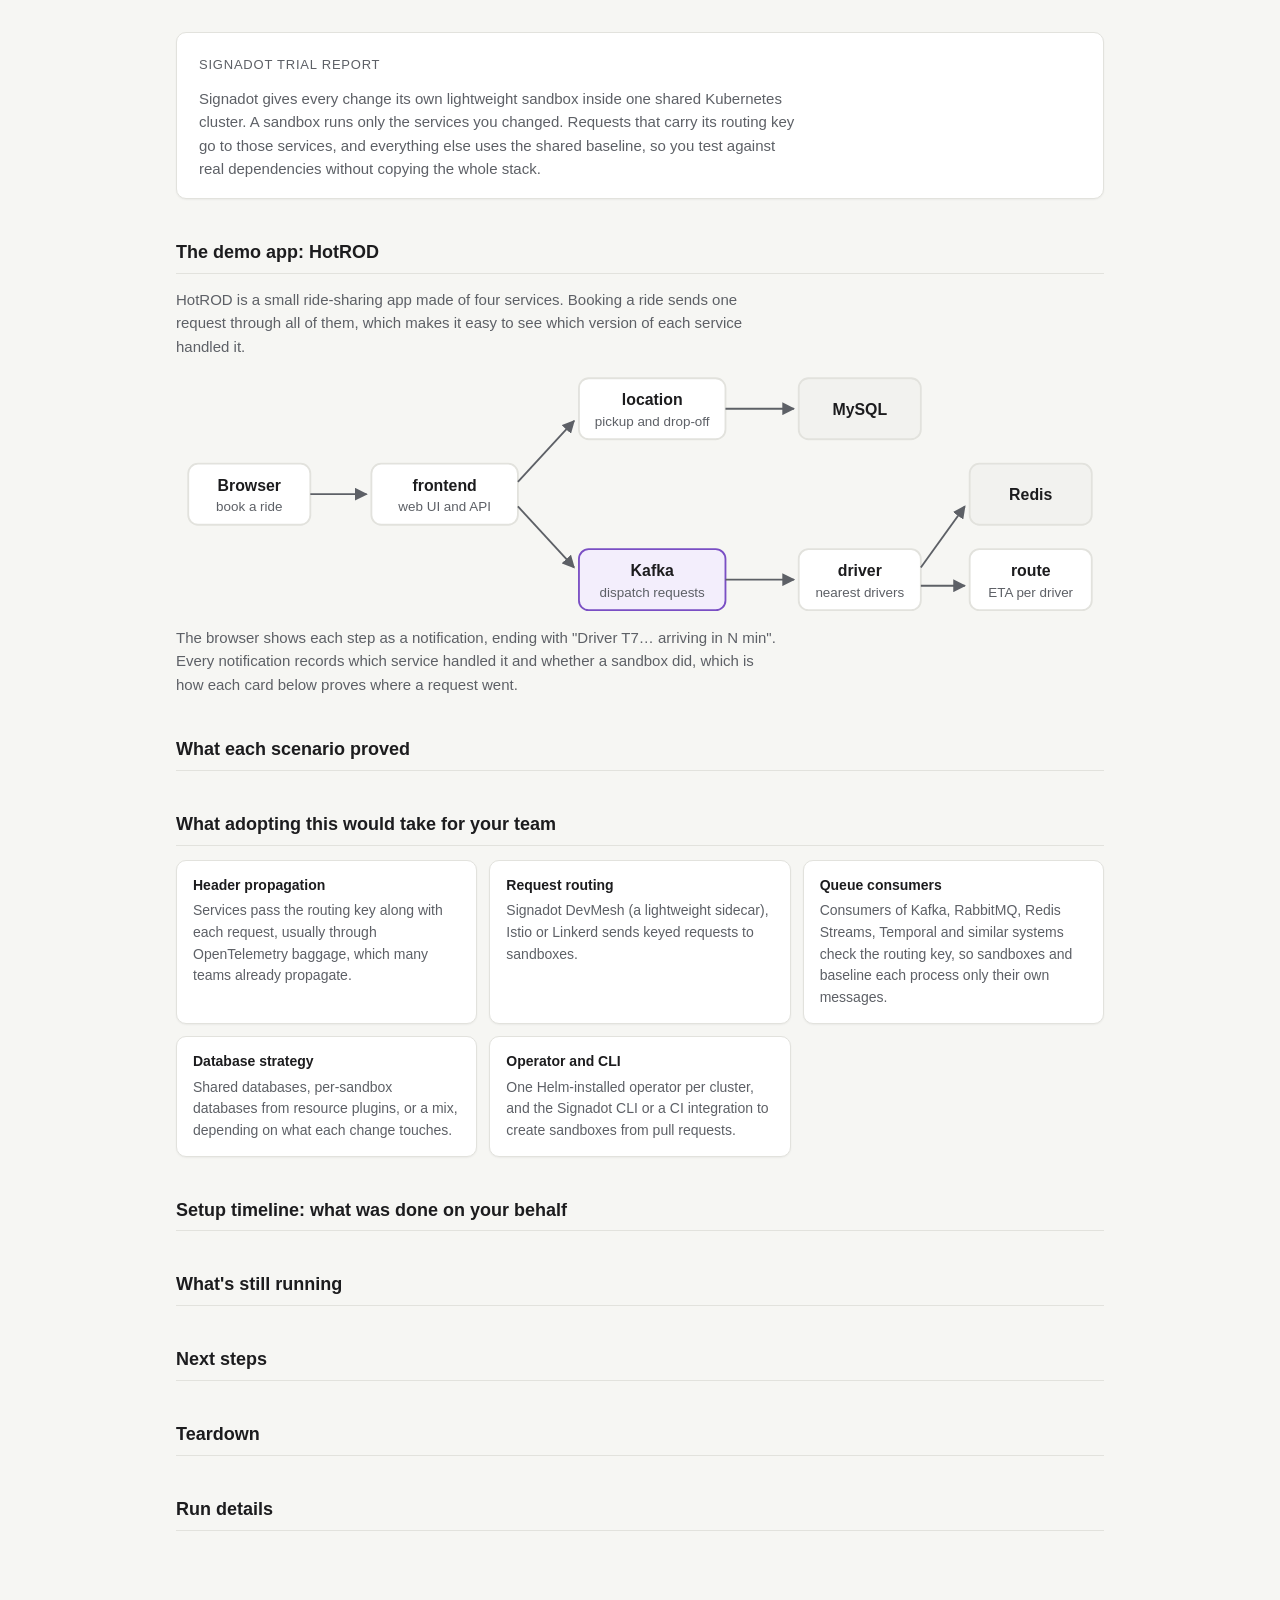
==== skills/signadot-trial/assets/report-template.html @ 2cdfc424 "feat(signadot-trial): report template and trial log format" ====
<!doctype html>
<html lang="en">
<head>
<meta charset="utf-8">
<meta name="viewport" content="width=device-width, initial-scale=1">
<title>Signadot trial report</title>
<!--
  How to fill this template (see references/finish/report.md):
  - Each slot is one comment that starts with FILL and a name, holding example markup. Replace the whole comment with
    real content in the same shape.
  - Copy the CARD block once per scenario that ran, and the NOT-RUN block once per menu item that didn't.
  - Escape <, > and & in anything copied from command output.
  - Screenshots live next to this file in screens/ and are linked relatively. No scripts, no external requests.
-->
<style>
:root {
  --bg: #f6f6f3; --surface: #ffffff; --text: #1c1c1e; --muted: #5d6066; --border: #e2e2dd;
  --accent: #3451d1; --code-bg: #f0f0ec;
  --ok: #17663f; --ok-bg: #e3f3ea; --fail: #a8261b; --fail-bg: #fbe9e7; --skip: #7a5d00; --skip-bg: #fbf1cf;
  --base: #5d6066; --base-bg: #f2f2ef; --sbx: #3451d1; --sbx-bg: #eef1fd; --msg: #7a4fc4; --msg-bg: #f3eefc;
  --radius: 10px; --shadow: 0 1px 2px rgba(0,0,0,.05);
  color-scheme: light dark;
}
@media (prefers-color-scheme: dark) {
  :root {
    --bg: #131416; --surface: #1c1d20; --text: #ececee; --muted: #a2a5ab; --border: #2e3034;
    --accent: #8fa2ff; --code-bg: #25272b;
    --ok: #6fd3a0; --ok-bg: #173527; --fail: #ff9a8f; --fail-bg: #3d1d1a; --skip: #f0cf6b; --skip-bg: #3a3116;
    --base: #a2a5ab; --base-bg: #232529; --sbx: #9fb0ff; --sbx-bg: #1f2540; --msg: #c7a8ff; --msg-bg: #2a2140;
    --shadow: none;
  }
}
* { box-sizing: border-box; }
html { -webkit-text-size-adjust: 100%; }
body { margin: 0; background: var(--bg); color: var(--text);
  font: 15px/1.55 -apple-system, BlinkMacSystemFont, "Segoe UI", Roboto, "Helvetica Neue", Arial, sans-serif; }
.wrap { max-width: 960px; margin: 0 auto; padding: 32px 16px 64px; }
a { color: var(--accent); overflow-wrap: anywhere; }
code, pre { font: 12.5px/1.5 ui-monospace, SFMono-Regular, Menlo, Consolas, monospace; }
pre { background: var(--code-bg); border-radius: 6px; padding: 10px 12px; overflow-x: auto; white-space: pre-wrap;
  word-break: break-word; margin: 8px 0; }
h1 { font-size: 26px; line-height: 1.25; margin: 4px 0 12px; letter-spacing: -0.01em; }
h2 { font-size: 18px; margin: 40px 0 14px; padding-bottom: 6px; border-bottom: 1px solid var(--border); }
h3 { font-size: 16px; margin: 0; }
h4 { font-size: 12px; text-transform: uppercase; letter-spacing: .04em; margin: 0 0 4px; color: var(--muted); }
.eyebrow { margin: 0; color: var(--muted); font-size: 13px; text-transform: uppercase; letter-spacing: .06em; }
.hero, .card, .tile { background: var(--surface); border: 1px solid var(--border); border-radius: var(--radius);
  box-shadow: var(--shadow); }
.hero { padding: 22px 22px 18px; }
.summary { margin: 0 0 10px; display: flex; flex-wrap: wrap; gap: 6px 10px; align-items: center; }
.intro, .muted { color: var(--muted); margin: 0; max-width: 72ch; }
.pill { display: inline-block; font-size: 12px; font-weight: 600; padding: 2px 9px; border-radius: 999px;
  white-space: nowrap; }
.pill.passed, .pill.ok { color: var(--ok); background: var(--ok-bg); }
.pill.failed { color: var(--fail); background: var(--fail-bg); }
.pill.not-run, .pill.skipped { color: var(--skip); background: var(--skip-bg); }
.card { padding: 18px 20px; margin: 0 0 16px; break-inside: avoid; }
.card.not-run { opacity: .8; }
.card-head { display: flex; align-items: center; gap: 10px; margin-bottom: 10px; flex-wrap: wrap; }
.card-head .num { color: var(--muted); font-size: 13px; font-variant-numeric: tabular-nums; }
.card-head h3 { flex: 1; min-width: 12ch; }
.pcw { display: grid; grid-template-columns: 150px 1fr; gap: 4px 14px; margin: 0 0 12px; }
.pcw dt { color: var(--muted); font-size: 13px; padding-top: 1px; }
.pcw dd { margin: 0; }
.compare { display: grid; grid-template-columns: 1fr 1fr; gap: 10px; margin: 0 0 10px; }
.side { border-radius: 8px; padding: 10px 12px; border-left: 3px solid; }
.side p { margin: 0; overflow-wrap: anywhere; }
.side.base { background: var(--base-bg); border-color: var(--base); }
.side.sbx { background: var(--sbx-bg); border-color: var(--sbx); }
.side.sbx h4 { color: var(--sbx); }
/* Flow diagram: one row per request (or message), sandbox hops highlighted. */
.flows { margin: 4px 0 12px; display: grid; gap: 8px; }
.flow { display: flex; flex-wrap: wrap; align-items: center; gap: 6px; }
.flow .label { width: 92px; flex: none; font-size: 12px; color: var(--muted); text-transform: uppercase;
  letter-spacing: .04em; }
.hop { display: inline-flex; flex-direction: column; align-items: center; padding: 4px 10px; border-radius: 8px;
  border: 1px solid var(--border); background: var(--base-bg); font-size: 13px; line-height: 1.25; }
.hop small { font-size: 11px; color: var(--muted); }
.hop.sbx { background: var(--sbx-bg); border-color: var(--sbx); color: var(--sbx); font-weight: 600; }
.hop.sbx small { color: var(--sbx); font-weight: 500; }
.hop.local { border-style: dashed; }
.hop.msg { background: var(--msg-bg); border-color: var(--msg); color: var(--msg); }
.arrow { color: var(--muted); }
.proof { margin: 8px 0; }
.why { margin: 10px 0 0; color: var(--muted); }
.why strong, .proof strong { color: var(--text); }
figure { margin: 10px 0; }
figure img { max-width: 100%; border: 1px solid var(--border); border-radius: 6px; display: block; }
figcaption { font-size: 12px; color: var(--muted); }
details { margin: 10px 0 0; border-top: 1px solid var(--border); padding-top: 8px; }
summary { cursor: pointer; color: var(--muted); font-size: 13px; }
.grid { display: grid; grid-template-columns: repeat(auto-fit, minmax(240px, 1fr)); gap: 12px; }
.tile { padding: 14px 16px; }
.tile h3 { font-size: 14px; margin-bottom: 4px; }
.tile p { margin: 0; color: var(--muted); font-size: 14px; overflow-wrap: anywhere; }
.table-wrap { overflow-x: auto; }
table { width: 100%; border-collapse: collapse; background: var(--surface); border: 1px solid var(--border);
  border-radius: var(--radius); }
th, td { text-align: left; padding: 8px 12px; border-bottom: 1px solid var(--border); vertical-align: top;
  font-size: 14px; }
th { color: var(--muted); font-weight: 600; font-size: 12px; text-transform: uppercase; letter-spacing: .04em; }
tr:last-child td { border-bottom: 0; }
.overview svg { width: 100%; height: auto; display: block; margin: 8px 0 4px; }
.overview svg .box { fill: var(--surface); stroke: var(--border); stroke-width: 1.5; }
.overview svg .store { fill: var(--base-bg); stroke: var(--border); stroke-width: 1.5; }
.overview svg .bus { fill: var(--msg-bg); stroke: var(--msg); stroke-width: 1.5; }
.overview svg text { fill: var(--text); font: 600 13px -apple-system, BlinkMacSystemFont, "Segoe UI", Roboto, sans-serif; }
.overview svg text.sub { fill: var(--muted); font-weight: 400; font-size: 11px; }
.overview svg .line { stroke: var(--muted); stroke-width: 1.5; fill: none; }
.overview svg .head { fill: var(--muted); }
ul.plain { margin: 6px 0 0; padding-left: 18px; }
@media (max-width: 640px) {
  .compare, .pcw { grid-template-columns: 1fr; }
  .pcw dd { margin-bottom: 6px; }
  .flow .label { width: 100%; }
  h1 { font-size: 22px; }
}
@media print {
  body { background: #fff; color: #000; font-size: 12px; }
  .wrap { max-width: none; padding: 0; }
  .card, .hero, .tile, table { box-shadow: none; border-color: #ccc; }
  details > summary { display: none; }
  a { color: #000; }
  h2 { break-after: avoid; }
}
</style>
</head>
<body>
<div class="wrap">
<header class="hero">
<p class="eyebrow">Signadot trial report</p>
<h1><!-- FILL:title e.g. Signadot trial: 3 of 3 scenarios proven in 14 minutes --></h1>
<!-- FILL:summary
  <p class="summary"><span class="pill passed">3 passed</span> <span class="pill failed">0 failed</span>
  <span class="pill not-run">5 not run</span> <span class="muted">· org ORG · cluster CLUSTER · infra INFRA ·
  DATE · MINUTES min</span></p>
-->
<p class="intro">Signadot gives every change its own lightweight sandbox inside one shared Kubernetes cluster. A
sandbox runs only the services you changed. Requests that carry its routing key go to those services, and everything
else uses the shared baseline, so you test against real dependencies without copying the whole stack.</p>
</header>
<main>

<section id="hotrod" class="overview">
<h2>The demo app: HotROD</h2>
<p class="muted">HotROD is a small ride-sharing app made of four services. Booking a ride sends one request through
all of them, which makes it easy to see which version of each service handled it.</p>
<svg viewBox="0 0 760 210" role="img" aria-label="HotROD services: the browser calls frontend; frontend calls location (MySQL) and publishes a dispatch request to Kafka; driver consumes it, reads driver positions from Redis and asks route for an ETA per driver.">
  <defs><marker id="arr" viewBox="0 0 10 10" refX="9" refY="5" markerWidth="7" markerHeight="7" orient="auto-start-reverse"><path class="head" d="M0,0 L10,5 L0,10 z"/></marker></defs>
  <rect class="box" x="10" y="80" width="100" height="50" rx="8"/><text x="60" y="102" text-anchor="middle">Browser</text><text class="sub" x="60" y="119" text-anchor="middle">book a ride</text>
  <rect class="box" x="160" y="80" width="120" height="50" rx="8"/><text x="220" y="102" text-anchor="middle">frontend</text><text class="sub" x="220" y="119" text-anchor="middle">web UI and API</text>
  <rect class="box" x="330" y="10" width="120" height="50" rx="8"/><text x="390" y="32" text-anchor="middle">location</text><text class="sub" x="390" y="49" text-anchor="middle">pickup and drop-off</text>
  <rect class="store" x="510" y="10" width="100" height="50" rx="8"/><text x="560" y="40" text-anchor="middle">MySQL</text>
  <rect class="bus" x="330" y="150" width="120" height="50" rx="8"/><text x="390" y="172" text-anchor="middle">Kafka</text><text class="sub" x="390" y="189" text-anchor="middle">dispatch requests</text>
  <rect class="box" x="510" y="150" width="100" height="50" rx="8"/><text x="560" y="172" text-anchor="middle">driver</text><text class="sub" x="560" y="189" text-anchor="middle">nearest drivers</text>
  <rect class="store" x="650" y="80" width="100" height="50" rx="8"/><text x="700" y="110" text-anchor="middle">Redis</text>
  <rect class="box" x="650" y="150" width="100" height="50" rx="8"/><text x="700" y="172" text-anchor="middle">route</text><text class="sub" x="700" y="189" text-anchor="middle">ETA per driver</text>
  <path class="line" d="M110,105 H156" marker-end="url(#arr)"/>
  <path class="line" d="M280,95 L326,45" marker-end="url(#arr)"/>
  <path class="line" d="M450,35 H506" marker-end="url(#arr)"/>
  <path class="line" d="M280,115 L326,165" marker-end="url(#arr)"/>
  <path class="line" d="M450,175 H506" marker-end="url(#arr)"/>
  <path class="line" d="M610,165 L646,115" marker-end="url(#arr)"/>
  <path class="line" d="M610,180 H646" marker-end="url(#arr)"/>
</svg>
<p class="muted">The browser shows each step as a notification, ending with "Driver T7… arriving in N min". Every
notification records which service handled it and whether a sandbox did, which is how each card below proves where
a request went.</p>
</section>

<section id="scenarios">
<h2>What each scenario proved</h2>
<!-- FILL:cards  (one CARD per scenario that ran, in run order, then one NOT-RUN per menu item that didn't) -->

<!-- CARD
<article class="card" id="ID">
  <div class="card-head"><span class="num">N</span><h3>TITLE</h3><span class="pill passed">passed</span></div>
  <dl class="pcw">
    <dt>The problem</dt><dd>PROBLEM</dd>
    <dt>What Signadot did</dt><dd>CAPABILITY</dd>
  </dl>
  <div class="flows">
    <div class="flow"><span class="label">Without key</span>
      <span class="hop">frontend<small>baseline</small></span><span class="arrow">→</span>
      <span class="hop">driver<small>baseline</small></span></div>
    <div class="flow"><span class="label">With key</span>
      <span class="hop">frontend<small>baseline</small></span><span class="arrow">→</span>
      <span class="hop sbx">driver<small>driver-plates</small></span></div>
  </div>
  <div class="compare">
    <div class="side base"><h4>Without routing key</h4><p>BASELINE RESULT</p></div>
    <div class="side sbx"><h4>With routing key</h4><p>SANDBOX RESULT</p></div>
  </div>
  <p class="proof"><strong>Proof:</strong> PROOF</p>
  <figure><img src="screens/ID.png" alt="ALT"><figcaption>CAPTION</figcaption></figure>
  <p class="why"><strong>Why it matters:</strong> WHY <a href="DOCS">Learn more</a></p>
  <details><summary>Commands and specs</summary><pre>COMMANDS</pre></details>
</article>
  Hop classes: "hop sbx" for a sandbox, "hop sbx local" for a service running on this computer, "hop msg" for a
  topic or queue. Leave out the figure when there is no screenshot. Use pill "failed" and say what was seen when a
  scenario failed.
/CARD -->

<!-- NOT-RUN
<article class="card not-run" id="ID">
  <div class="card-head"><h3>TITLE</h3><span class="pill not-run">not run</span></div>
  <p class="muted">WHAT IT SHOWS, IN ONE SENTENCE</p>
  <p class="muted">Ask your agent to run it, or follow <a href="DOCS">the docs</a>.</p>
</article>
/NOT-RUN -->
</section>

<section id="adoption">
<h2>What adopting this would take for your team</h2>
<div class="grid">
<div class="tile"><h3>Header propagation</h3><p>Services pass the routing key along with each request, usually through
OpenTelemetry baggage, which many teams already propagate.</p></div>
<div class="tile"><h3>Request routing</h3><p>Signadot DevMesh (a lightweight sidecar), Istio or Linkerd sends keyed
requests to sandboxes.</p></div>
<div class="tile"><h3>Queue consumers</h3><p>Consumers of Kafka, RabbitMQ, Redis Streams, Temporal and similar
systems check the routing key, so sandboxes and baseline each process only their own messages.</p></div>
<div class="tile"><h3>Database strategy</h3><p>Shared databases, per-sandbox databases from resource plugins, or a
mix, depending on what each change touches.</p></div>
<div class="tile"><h3>Operator and CLI</h3><p>One Helm-installed operator per cluster, and the Signadot CLI or a CI
integration to create sandboxes from pull requests.</p></div>
</div>
</section>

<section id="timeline">
<h2>Setup timeline: what was done on your behalf</h2>
<!-- FILL:timeline
  <div class="table-wrap"><table><thead><tr><th>Step</th><th>Result</th><th>Time</th><th>Detail</th></tr></thead>
  <tbody><tr><td>cluster</td><td><span class="pill ok">ok</span></td><td>95 s</td><td>kind cluster signadot-trial</td></tr></tbody></table></div>
  <h4>What you did</h4><ul class="plain"><li>…</li></ul>
  <h4>Fallbacks</h4><ul class="plain"><li>…</li></ul>  (leave out when empty)
-->
</section>

<section id="running">
<h2>What's still running</h2>
<!-- FILL:running
  <ul class="plain"><li>kind cluster signadot-trial (context kind-signadot-trial)</li>
  <li>Sandboxes: driver-plates (routing key …), …</li><li>Preview URL: <a href="…">…</a></li>
  <li>Local connection (no-sudo, proxy socks5h://127.0.0.1:…)</li><li>…</li></ul>
  <p class="muted">Nothing expires on its own. Ask your agent to tear the trial down when you're done.</p>
-->
</section>

<section id="next">
<h2>Next steps</h2>
<!-- FILL:next-steps
  <div class="grid"><div class="tile"><h3>Use Signadot on your own services</h3><p>npx skills add signadot/agent-skills --skill signadot-validate</p></div>
  <div class="tile"><h3>Connect your agent</h3><p>Signadot MCP server: COMMAND (org ORG)</p></div>
  <div class="tile"><h3>Try another variation</h3><p>…</p></div></div>
-->
</section>

<section id="teardown">
<h2>Teardown</h2>
<!-- FILL:teardown
  <p>Ask your agent to "tear down the Signadot trial". It removes, in order: …</p>
  <h4>Left for you</h4><ul class="plain"><li>Remove the cluster registration in the dashboard (Settings → Clusters).</li><li>…</li></ul>
-->
</section>

<section id="details">
<h2>Run details</h2>
<!-- FILL:run-details
  <div class="table-wrap"><table><tbody><tr><th>Org</th><td>…</td></tr><tr><th>Cluster</th><td>…</td></tr>
  <tr><th>Infrastructure</th><td>…</td></tr><tr><th>Connection</th><td>…</td></tr><tr><th>CLI</th><td>…</td></tr>
  <tr><th>Config isolated</th><td>…</td></tr><tr><th>Started / finished</th><td>…</td></tr></tbody></table></div>
-->
</section>
</main>
</div>
</body>
</html>
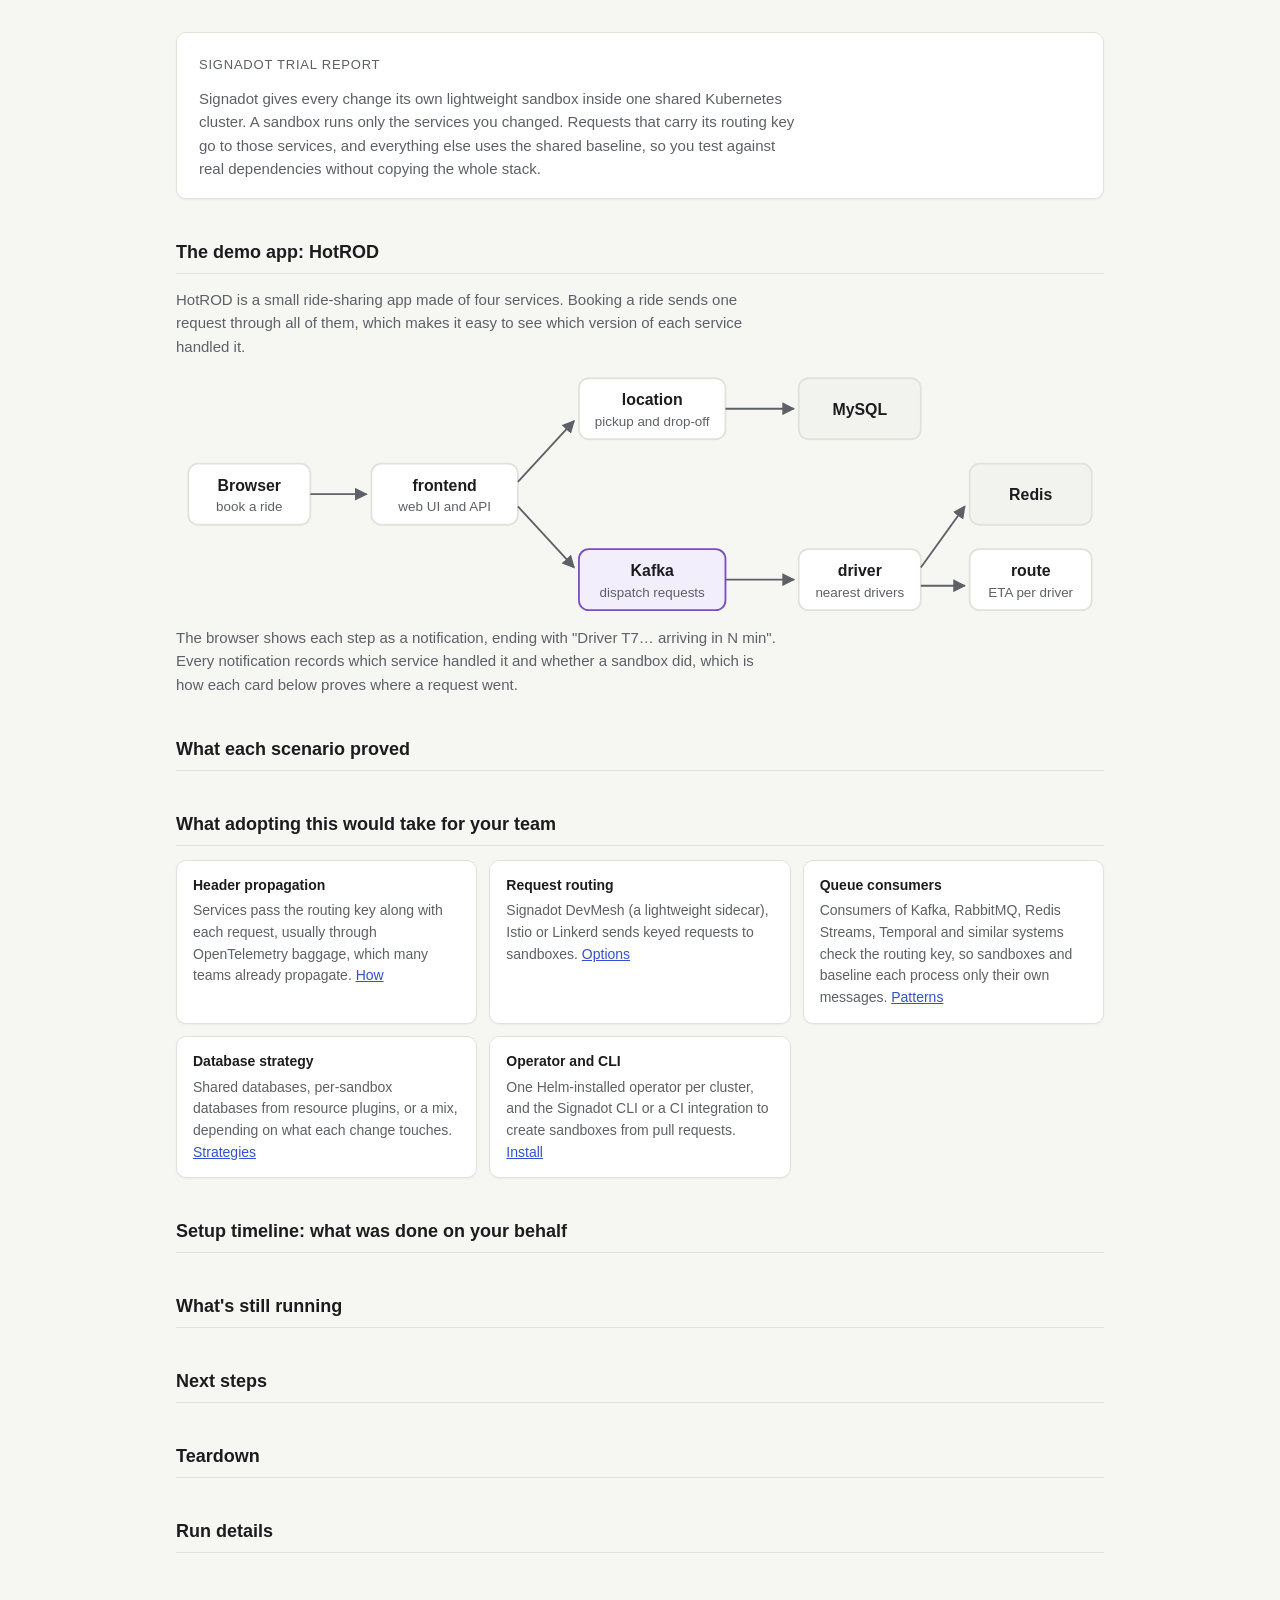
==== commit 1b54acf9: "fix(signadot-trial): review fixes, docs links, and checks in the repo - install-operator.sh: `cluste" ====
--- a/skills/signadot-trial/assets/report-template.html
+++ b/skills/signadot-trial/assets/report-template.html
@@ -214,15 +214,17 @@
 <h2>What adopting this would take for your team</h2>
 <div class="grid">
 <div class="tile"><h3>Header propagation</h3><p>Services pass the routing key along with each request, usually through
-OpenTelemetry baggage, which many teams already propagate.</p></div>
+OpenTelemetry baggage, which many teams already propagate. <a href="https://www.signadot.com/docs/guides/set-up-context-propagation">How</a></p></div>
 <div class="tile"><h3>Request routing</h3><p>Signadot DevMesh (a lightweight sidecar), Istio or Linkerd sends keyed
-requests to sandboxes.</p></div>
+requests to sandboxes. <a href="https://www.signadot.com/docs/guides/request-routing">Options</a></p></div>
 <div class="tile"><h3>Queue consumers</h3><p>Consumers of Kafka, RabbitMQ, Redis Streams, Temporal and similar
-systems check the routing key, so sandboxes and baseline each process only their own messages.</p></div>
+systems check the routing key, so sandboxes and baseline each process only their own messages.
+<a href="https://www.signadot.com/docs/guides/set-up-message-queue-isolation">Patterns</a></p></div>
 <div class="tile"><h3>Database strategy</h3><p>Shared databases, per-sandbox databases from resource plugins, or a
-mix, depending on what each change touches.</p></div>
+mix, depending on what each change touches. <a href="https://www.signadot.com/docs/guides/set-up-data-isolation">Strategies</a></p></div>
 <div class="tile"><h3>Operator and CLI</h3><p>One Helm-installed operator per cluster, and the Signadot CLI or a CI
-integration to create sandboxes from pull requests.</p></div>
+integration to create sandboxes from pull requests.
+<a href="https://www.signadot.com/docs/installation/signadot-operator">Install</a></p></div>
 </div>
 </section>
 
